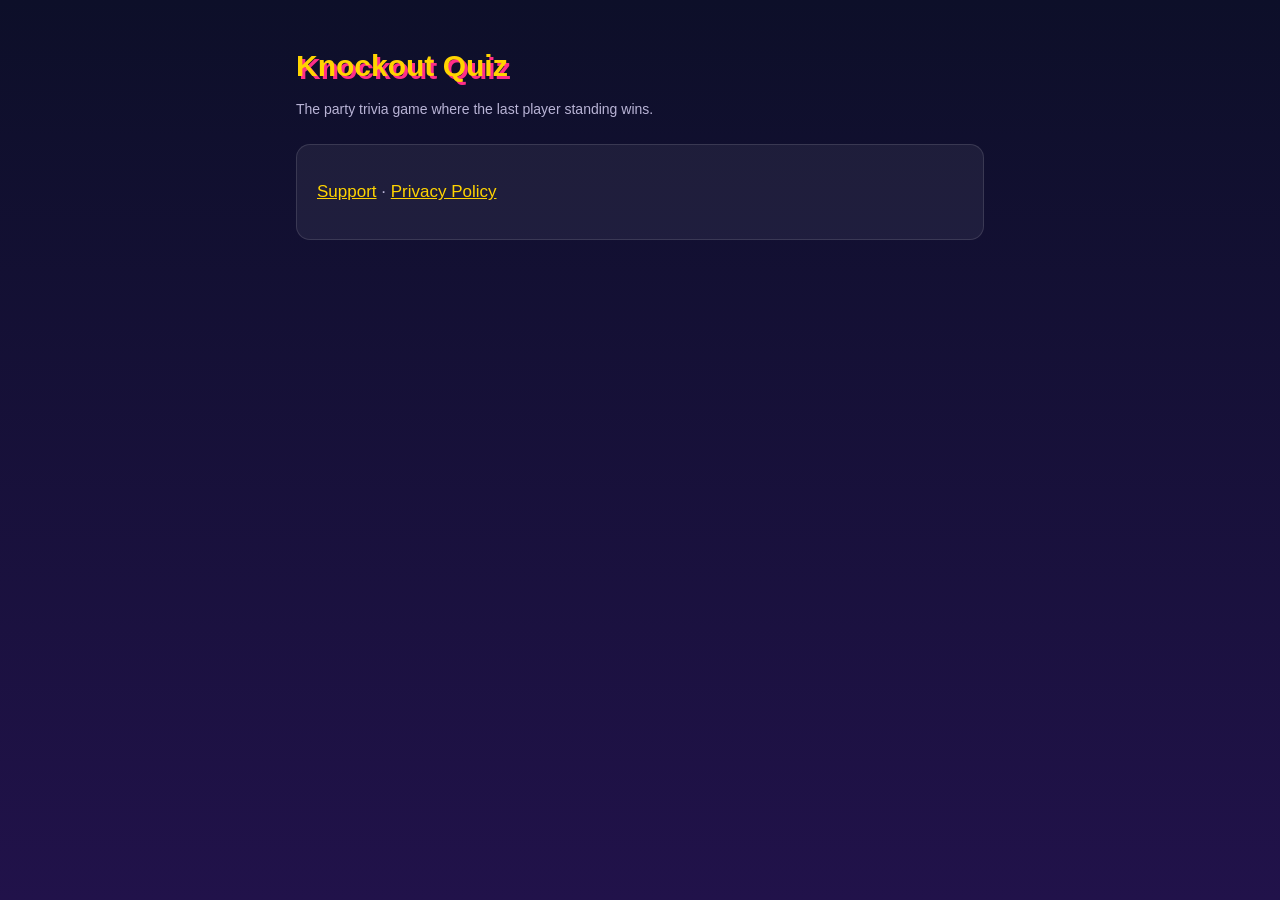
==== index.html @ e561a484 "Knockout Quiz support and privacy pages" ====
<!doctype html><html lang="en"><head><meta charset="utf-8"><meta name="viewport" content="width=device-width,initial-scale=1">
<title>Knockout Quiz</title><style>
:root{--bg:#0d0f29;--bg2:#21124a;--fg:#f4f2ff;--muted:#b9b4d6;--accent:#ffd400;--pink:#ff2e88;--card:rgba(255,255,255,.06)}
*{box-sizing:border-box}html{background:var(--bg)}
body{margin:0;min-height:100vh;background:linear-gradient(180deg,var(--bg),var(--bg2));color:var(--fg);
font:17px/1.6 -apple-system,BlinkMacSystemFont,"Segoe UI",Roboto,sans-serif}
main{max-width:720px;margin:0 auto;padding:48px 16px 64px}
h1{font-size:30px;line-height:1.2;color:var(--accent);margin:0 0 4px;text-shadow:3px 3px 0 var(--pink)}
h2{font-size:20px;margin:32px 0 8px}p,li{color:var(--muted)}a{color:var(--accent)}
.card{background:var(--card);border:1px solid rgba(255,255,255,.12);border-radius:14px;padding:16px 20px;margin-top:24px}
.small{font-size:14px}
</style></head><body><main><h1>Knockout Quiz</h1><p class="small">The party trivia game where the last player standing wins.</p>
<div class="card"><p><a href="support.html">Support</a> · <a href="privacy.html">Privacy Policy</a></p></div></main></body></html>
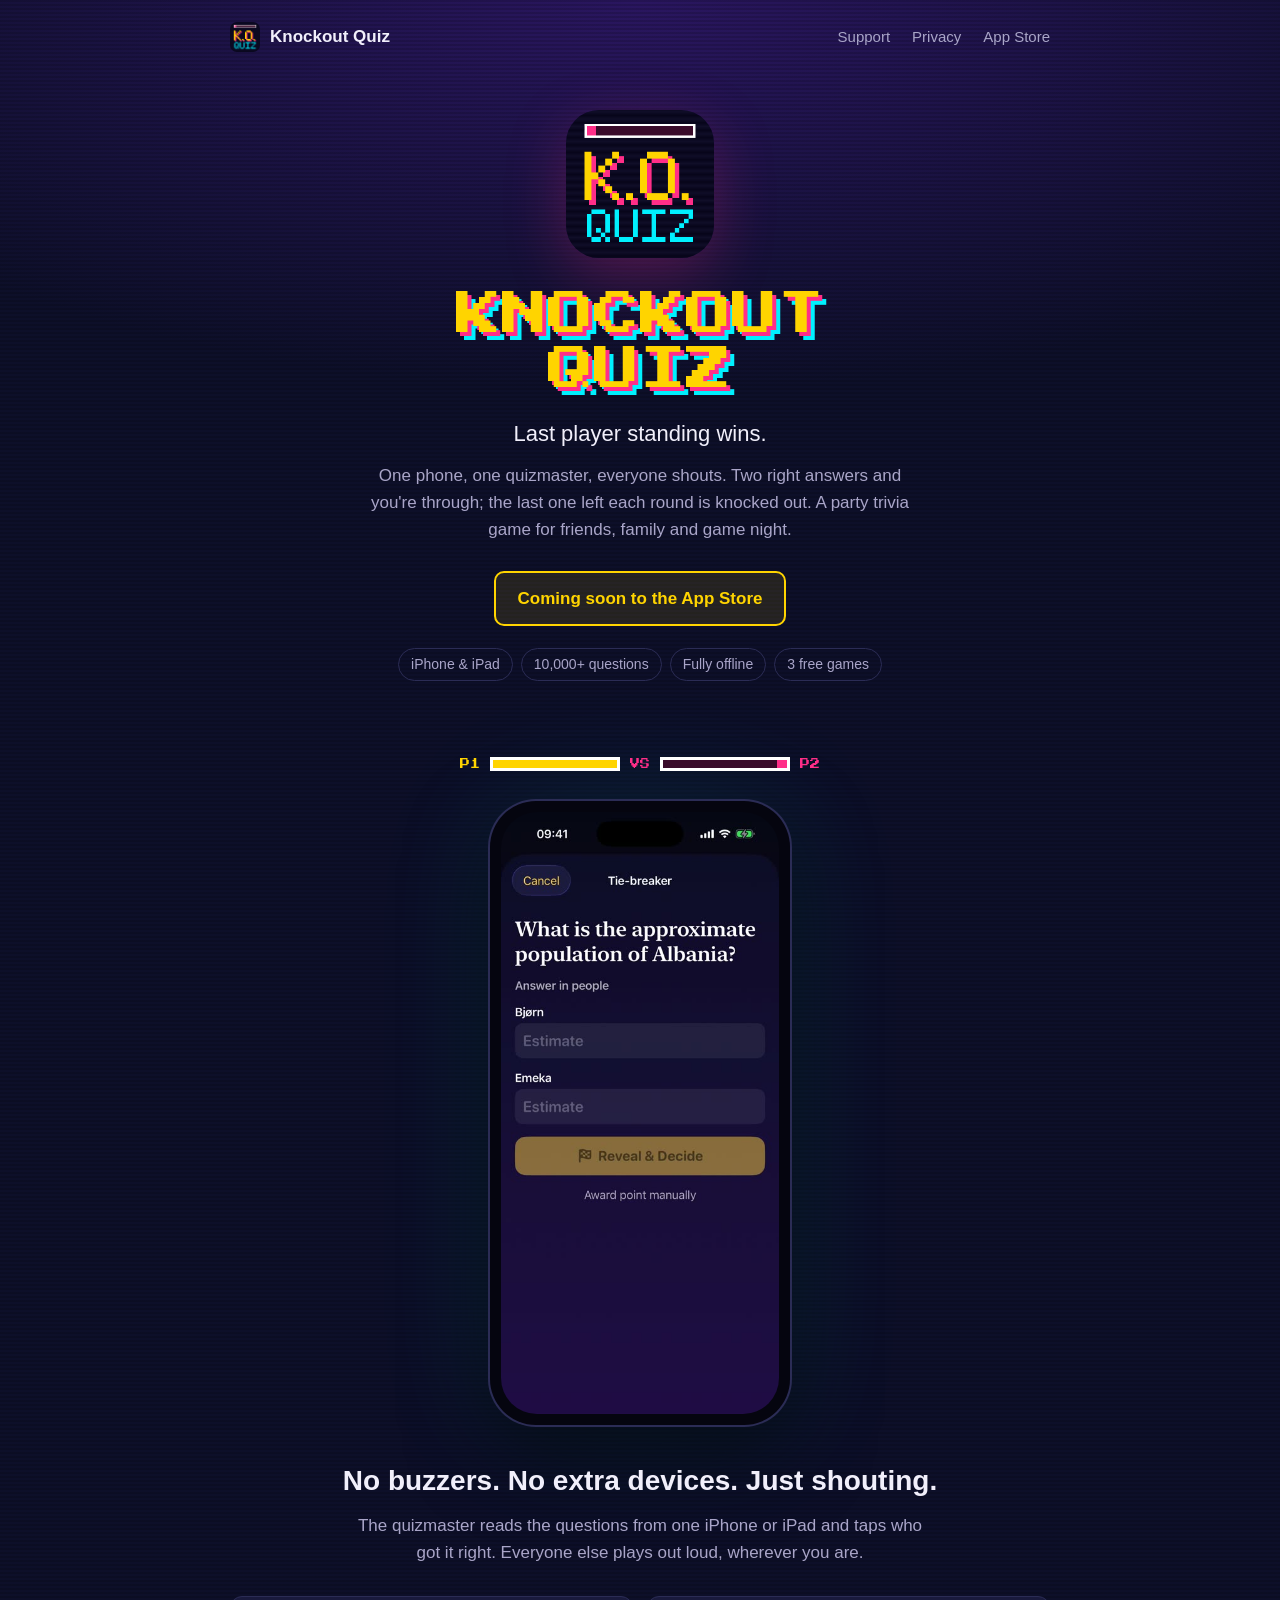
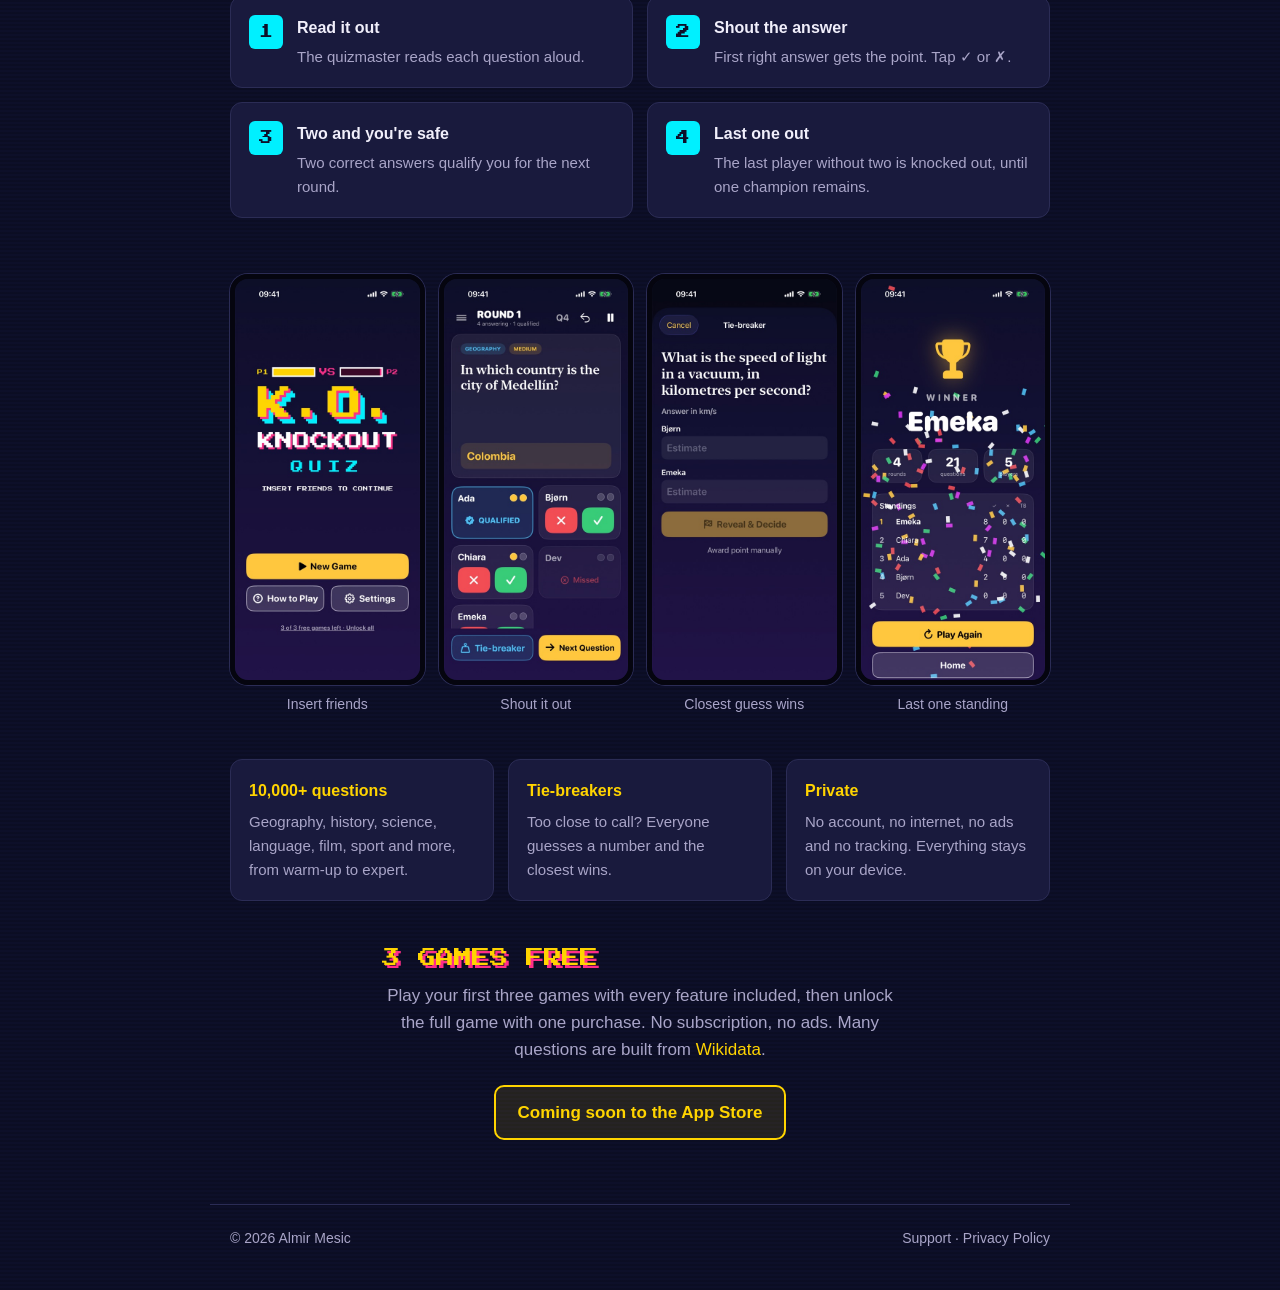
==== commit 93a970b7: "Product page redesign: shared style, centred hero, gameplay video, screenshots and FAQ" ====
--- a/index.html
+++ b/index.html
@@ -1,13 +1,90 @@
-<!doctype html><html lang="en"><head><meta charset="utf-8"><meta name="viewport" content="width=device-width,initial-scale=1">
-<title>Knockout Quiz</title><style>
-:root{--bg:#0d0f29;--bg2:#21124a;--fg:#f4f2ff;--muted:#b9b4d6;--accent:#ffd400;--pink:#ff2e88;--card:rgba(255,255,255,.06)}
-*{box-sizing:border-box}html{background:var(--bg)}
-body{margin:0;min-height:100vh;background:linear-gradient(180deg,var(--bg),var(--bg2));color:var(--fg);
-font:17px/1.6 -apple-system,BlinkMacSystemFont,"Segoe UI",Roboto,sans-serif}
-main{max-width:720px;margin:0 auto;padding:48px 16px 64px}
-h1{font-size:30px;line-height:1.2;color:var(--accent);margin:0 0 4px;text-shadow:3px 3px 0 var(--pink)}
-h2{font-size:20px;margin:32px 0 8px}p,li{color:var(--muted)}a{color:var(--accent)}
-.card{background:var(--card);border:1px solid rgba(255,255,255,.12);border-radius:14px;padding:16px 20px;margin-top:24px}
-.small{font-size:14px}
-</style></head><body><main><h1>Knockout Quiz</h1><p class="small">The party trivia game where the last player standing wins.</p>
-<div class="card"><p><a href="support.html">Support</a> · <a href="privacy.html">Privacy Policy</a></p></div></main></body></html>
+<!doctype html>
+<html lang="en">
+<head>
+  <meta charset="utf-8">
+  <meta name="viewport" content="width=device-width, initial-scale=1">
+  <title>Knockout Quiz – Party Trivia for iPhone and iPad</title>
+  <meta name="description" content="The party trivia game where the last player standing wins. One phone, one quizmaster, everyone shouts. Over 10,000 questions, completely offline.">
+  <meta property="og:title" content="Knockout Quiz">
+  <meta property="og:description" content="The party trivia game where the last player standing wins.">
+  <meta property="og:image" content="https://mesic.github.io/knockoutquiz/assets/og.jpg">
+  <meta name="twitter:card" content="summary_large_image">
+  <meta name="theme-color" content="#0d0f29">
+  <link rel="icon" type="image/png" href="assets/icon-256.png">
+  <link rel="apple-touch-icon" href="assets/icon-256.png">
+  <link rel="preconnect" href="https://fonts.googleapis.com">
+  <link rel="preconnect" href="https://fonts.gstatic.com" crossorigin>
+  <link rel="stylesheet" href="https://fonts.googleapis.com/css2?family=Press+Start+2P&display=swap">
+  <link rel="stylesheet" href="assets/style.css">
+</head>
+<body>
+  <nav class="nav">
+    <a class="brand" href="./"><img src="assets/icon-256.png" alt=""><span>Knockout Quiz</span></a>
+    <div class="nav-links">
+      <a href="support.html">Support</a>
+      <a href="privacy.html">Privacy</a>
+      <a href="./#get">App Store</a>
+    </div>
+  </nav>
+
+  <main class="wrap">
+    <section class="hero">
+      <img class="icon" src="assets/icon.png" alt="Knockout Quiz app icon" width="148" height="148">
+      <h1>KNOCKOUT<br>QUIZ</h1>
+      <p class="tagline">Last player standing wins.</p>
+      <p class="lead">
+        One phone, one quizmaster, everyone shouts. Two right answers and you're through;
+        the last one left each round is knocked out. A party trivia game for friends, family and game night.
+      </p>
+      <span class="badge" id="get">Coming soon to the App Store</span>
+      <ul class="chips"><li>iPhone &amp; iPad</li><li>10,000+ questions</li><li>Fully offline</li><li>3 free games</li></ul>
+    </section>
+
+    <section class="usecase">
+      <div class="bars" aria-hidden="true">
+        <span style="color:var(--yellow)">P1</span><span class="bar p1"><i></i></span>
+        <span style="color:var(--pink)">VS</span>
+        <span class="bar p2"><i></i></span><span style="color:var(--pink)">P2</span>
+      </div>
+      <div class="phone">
+        <video src="assets/preview.mp4" poster="assets/preview-poster.jpg" autoplay muted loop playsinline
+               aria-label="Knockout Quiz playing a round: questions, a tie-breaker, a knockout and the winner"></video>
+      </div>
+      <h2>No buzzers. No extra devices. Just shouting.</h2>
+      <p>The quizmaster reads the questions from one iPhone or iPad and taps who got it right.
+         Everyone else plays out loud, wherever you are.</p>
+      <div class="steps">
+        <div class="step"><b>1</b><div><h3>Read it out</h3><p>The quizmaster reads each question aloud.</p></div></div>
+        <div class="step"><b>2</b><div><h3>Shout the answer</h3><p>First right answer gets the point. Tap ✓ or ✗.</p></div></div>
+        <div class="step"><b>3</b><div><h3>Two and you're safe</h3><p>Two correct answers qualify you for the next round.</p></div></div>
+        <div class="step"><b>4</b><div><h3>Last one out</h3><p>The last player without two is knocked out, until one champion remains.</p></div></div>
+      </div>
+    </section>
+
+    <section class="gallery">
+      <figure><img src="assets/shot-1-home.jpg" width="1100" height="2392" alt="Home screen with the arcade-style Knockout Quiz logo" loading="lazy"><figcaption>Insert friends</figcaption></figure>
+      <figure><img src="assets/shot-2-dashboard.jpg" width="1100" height="2392" alt="A question in play, with tick and cross buttons for each player" loading="lazy"><figcaption>Shout it out</figcaption></figure>
+      <figure><img src="assets/shot-3-tiebreaker.jpg" width="1100" height="2392" alt="A numbers tie-breaker question" loading="lazy"><figcaption>Closest guess wins</figcaption></figure>
+      <figure><img src="assets/shot-4-winner.jpg" width="1100" height="2392" alt="Winner screen with confetti and final standings" loading="lazy"><figcaption>Last one standing</figcaption></figure>
+    </section>
+
+    <section class="features">
+      <div class="feature"><h3>10,000+ questions</h3><p>Geography, history, science, language, film, sport and more, from warm-up to expert.</p></div>
+      <div class="feature"><h3>Tie-breakers</h3><p>Too close to call? Everyone guesses a number and the closest wins.</p></div>
+      <div class="feature"><h3>Private</h3><p>No account, no internet, no ads and no tracking. Everything stays on your device.</p></div>
+    </section>
+
+    <section class="price">
+      <p class="free">3 GAMES FREE</p>
+      <p>Play your first three games with every feature included, then unlock the full game with one purchase.
+         No subscription, no ads. Many questions are built from <a href="https://www.wikidata.org/">Wikidata</a>.</p>
+      <span class="badge">Coming soon to the App Store</span>
+    </section>
+  </main>
+
+  <footer>
+    <span>© 2026 Almir Mesic</span>
+    <span><a href="support.html">Support</a> · <a href="privacy.html">Privacy Policy</a></span>
+  </footer>
+</body>
+</html>
--- a/assets/style.css
+++ b/assets/style.css
@@ -0,0 +1,140 @@
+:root {
+  --bg: #0d0f29;
+  --bg-raised: #191a3d;
+  --line: #2b2c55;
+  --text: #f1effb;
+  --muted: #a9a5c8;
+  --yellow: #ffd400;
+  --pink: #ff2e88;
+  --cyan: #00f0ff;
+  --yellow-soft: rgba(255, 212, 0, 0.1);
+  --pixel: "Press Start 2P", ui-monospace, monospace;
+  --max: 860px;
+}
+
+* { box-sizing: border-box; }
+
+html { -webkit-text-size-adjust: 100%; background: var(--bg); }
+
+body {
+  margin: 0;
+  background:
+    repeating-linear-gradient(0deg, rgba(0, 0, 0, 0.14) 0 2px, transparent 2px 4px),
+    radial-gradient(120% 70% at 50% 0%, #2a1660 0%, var(--bg) 62%) fixed,
+    var(--bg);
+  color: var(--text);
+  font: 17px/1.6 -apple-system, BlinkMacSystemFont, "SF Pro Text", "Helvetica Neue", Arial, sans-serif;
+  overflow-x: hidden;
+}
+
+a { color: var(--yellow); text-decoration: none; }
+a:hover { text-decoration: underline; }
+img, video { display: block; max-width: 100%; height: auto; }
+
+.wrap { max-width: var(--max); margin: 0 auto; padding: 0 20px; }
+
+/* Top bar */
+.nav {
+  display: flex; align-items: center; justify-content: space-between; gap: 16px;
+  max-width: var(--max); margin: 0 auto; padding: 22px 20px;
+}
+.brand { display: flex; align-items: center; gap: 10px; color: var(--text); font-weight: 600; white-space: nowrap; }
+.brand img { width: 30px; height: 30px; border-radius: 7px; }
+.brand:hover { text-decoration: none; }
+.nav-links { display: flex; gap: 22px; font-size: 15px; }
+.nav-links a { color: var(--muted); white-space: nowrap; }
+.nav-links a:hover, .nav-links a[aria-current="page"] { color: var(--text); text-decoration: none; }
+
+/* Home: hero */
+.hero { text-align: center; padding: 36px 0 20px; }
+.hero img.icon { width: 148px; height: 148px; margin: 0 auto; border-radius: 33px; box-shadow: 0 18px 60px rgba(255, 46, 136, 0.25); }
+.hero h1 {
+  font: clamp(28px, 6vw, 46px)/1.2 var(--pixel); margin: 30px 0 10px; color: var(--yellow);
+  text-shadow: 4px 4px 0 var(--pink), 8px 8px 0 var(--cyan);
+}
+.hero .tagline { font-size: 22px; color: var(--text); margin: 18px 0 10px; }
+.hero .lead { color: var(--muted); max-width: 560px; margin: 0 auto 28px; }
+.badge {
+  display: inline-block; padding: 12px 22px; border-radius: 10px; font-weight: 600;
+  border: 2px solid var(--yellow); color: var(--yellow); background: var(--yellow-soft);
+}
+a.badge { background: var(--yellow); color: var(--bg); box-shadow: 4px 4px 0 var(--pink); }
+a.badge:hover { text-decoration: none; filter: brightness(1.06); }
+.chips { display: flex; flex-wrap: wrap; justify-content: center; gap: 8px; margin: 22px 0 0; padding: 0; list-style: none; }
+.chips li { font-size: 14px; color: var(--muted); border: 1px solid var(--line); border-radius: 999px; padding: 4px 12px; }
+
+/* Health bars, a small arcade touch */
+.bars { display: flex; align-items: center; gap: 10px; max-width: 360px; margin: 0 auto 30px; font: 10px var(--pixel); }
+.bars .bar { flex: 1; height: 14px; border: 3px solid #fff; background: #3a0b2a; position: relative; }
+.bars .p1 i { position: absolute; inset: 0; background: var(--yellow); }
+.bars .p2 i { position: absolute; top: 0; bottom: 0; right: 0; width: 8%; background: var(--pink); }
+
+/* Home: the game in action */
+.usecase { margin: 56px 0 8px; text-align: center; }
+.phone {
+  width: min(300px, 78vw); margin: 0 auto; padding: 11px; border-radius: 46px; background: #05050f;
+  box-shadow: 0 0 0 2px var(--line), 0 30px 80px rgba(0, 0, 0, 0.55), 0 0 120px rgba(0, 240, 255, 0.12);
+}
+.phone video { width: 100%; aspect-ratio: 886 / 1920; object-fit: cover; border-radius: 36px; background: var(--bg); }
+.usecase h2, .section-title { font-size: 28px; margin: 34px 0 8px; }
+.usecase p, .section-lead { color: var(--muted); max-width: 580px; margin: 0 auto; }
+
+.steps { display: grid; grid-template-columns: repeat(2, 1fr); gap: 14px; margin: 30px 0 0; text-align: left; }
+.step { display: flex; gap: 14px; background: var(--bg-raised); border: 1px solid var(--line); border-radius: 12px; padding: 18px; }
+.step b {
+  flex: none; width: 34px; height: 34px; display: grid; place-items: center; border-radius: 6px;
+  background: var(--cyan); color: var(--bg); font: 14px var(--pixel);
+}
+.step h3 { margin: 0 0 4px; font-size: 16px; }
+.step p { margin: 0; color: var(--muted); font-size: 15px; }
+
+.gallery { display: grid; grid-template-columns: repeat(4, 1fr); gap: 14px; margin: 56px 0 44px; }
+.gallery figure { margin: 0; }
+.gallery img { width: 100%; border-radius: 18px; border: 5px solid #05050f; box-shadow: 0 0 0 1px var(--line); }
+.gallery figcaption { color: var(--muted); font-size: 14px; margin-top: 8px; text-align: center; }
+
+.features { display: grid; grid-template-columns: repeat(3, 1fr); gap: 14px; margin-bottom: 20px; }
+.feature { background: var(--bg-raised); border: 1px solid var(--line); border-radius: 12px; padding: 18px; }
+.feature h3 { margin: 0 0 6px; font-size: 16px; color: var(--yellow); }
+.feature p { margin: 0; color: var(--muted); font-size: 15px; }
+
+.price { text-align: center; margin: 44px 0 64px; }
+.price .free { font: 18px/1.5 var(--pixel); color: var(--yellow); text-shadow: 3px 3px 0 var(--pink); margin: 0 0 10px; }
+.price p { color: var(--muted); max-width: 520px; margin: 0 auto 22px; }
+
+/* Text pages */
+.page { padding: 20px 0 60px; }
+.page h1 { font-size: 36px; margin: 10px 0 4px; }
+.page .meta { color: var(--muted); margin: 0 0 30px; }
+.page h2 { font-size: 21px; color: var(--yellow); margin: 36px 0 8px; }
+.page p, .page li { color: #d6d3ea; }
+.page ul { padding-left: 22px; }
+.contact {
+  background: var(--bg-raised); border: 1px solid var(--line); border-radius: 12px;
+  padding: 18px 20px; margin: 10px 0 8px;
+}
+.contact strong { color: var(--text); }
+details {
+  background: var(--bg-raised); border: 1px solid var(--line); border-radius: 12px;
+  padding: 14px 18px; margin: 10px 0;
+}
+summary { cursor: pointer; font-weight: 600; color: var(--text); }
+details[open] summary { margin-bottom: 8px; }
+details p { margin: 0; }
+
+footer {
+  border-top: 1px solid var(--line); color: var(--muted); font-size: 14px;
+  max-width: var(--max); margin: 0 auto; padding: 22px 20px 40px;
+  display: flex; justify-content: space-between; gap: 16px; flex-wrap: wrap;
+}
+footer a { color: var(--muted); }
+footer a:hover { color: var(--text); }
+
+@media (max-width: 720px) {
+  .steps, .features { grid-template-columns: 1fr; }
+  .gallery { grid-template-columns: repeat(2, 1fr); }
+  .nav-links { gap: 16px; font-size: 14px; }
+}
+@media (max-width: 480px) {
+  .brand span { display: none; }
+}
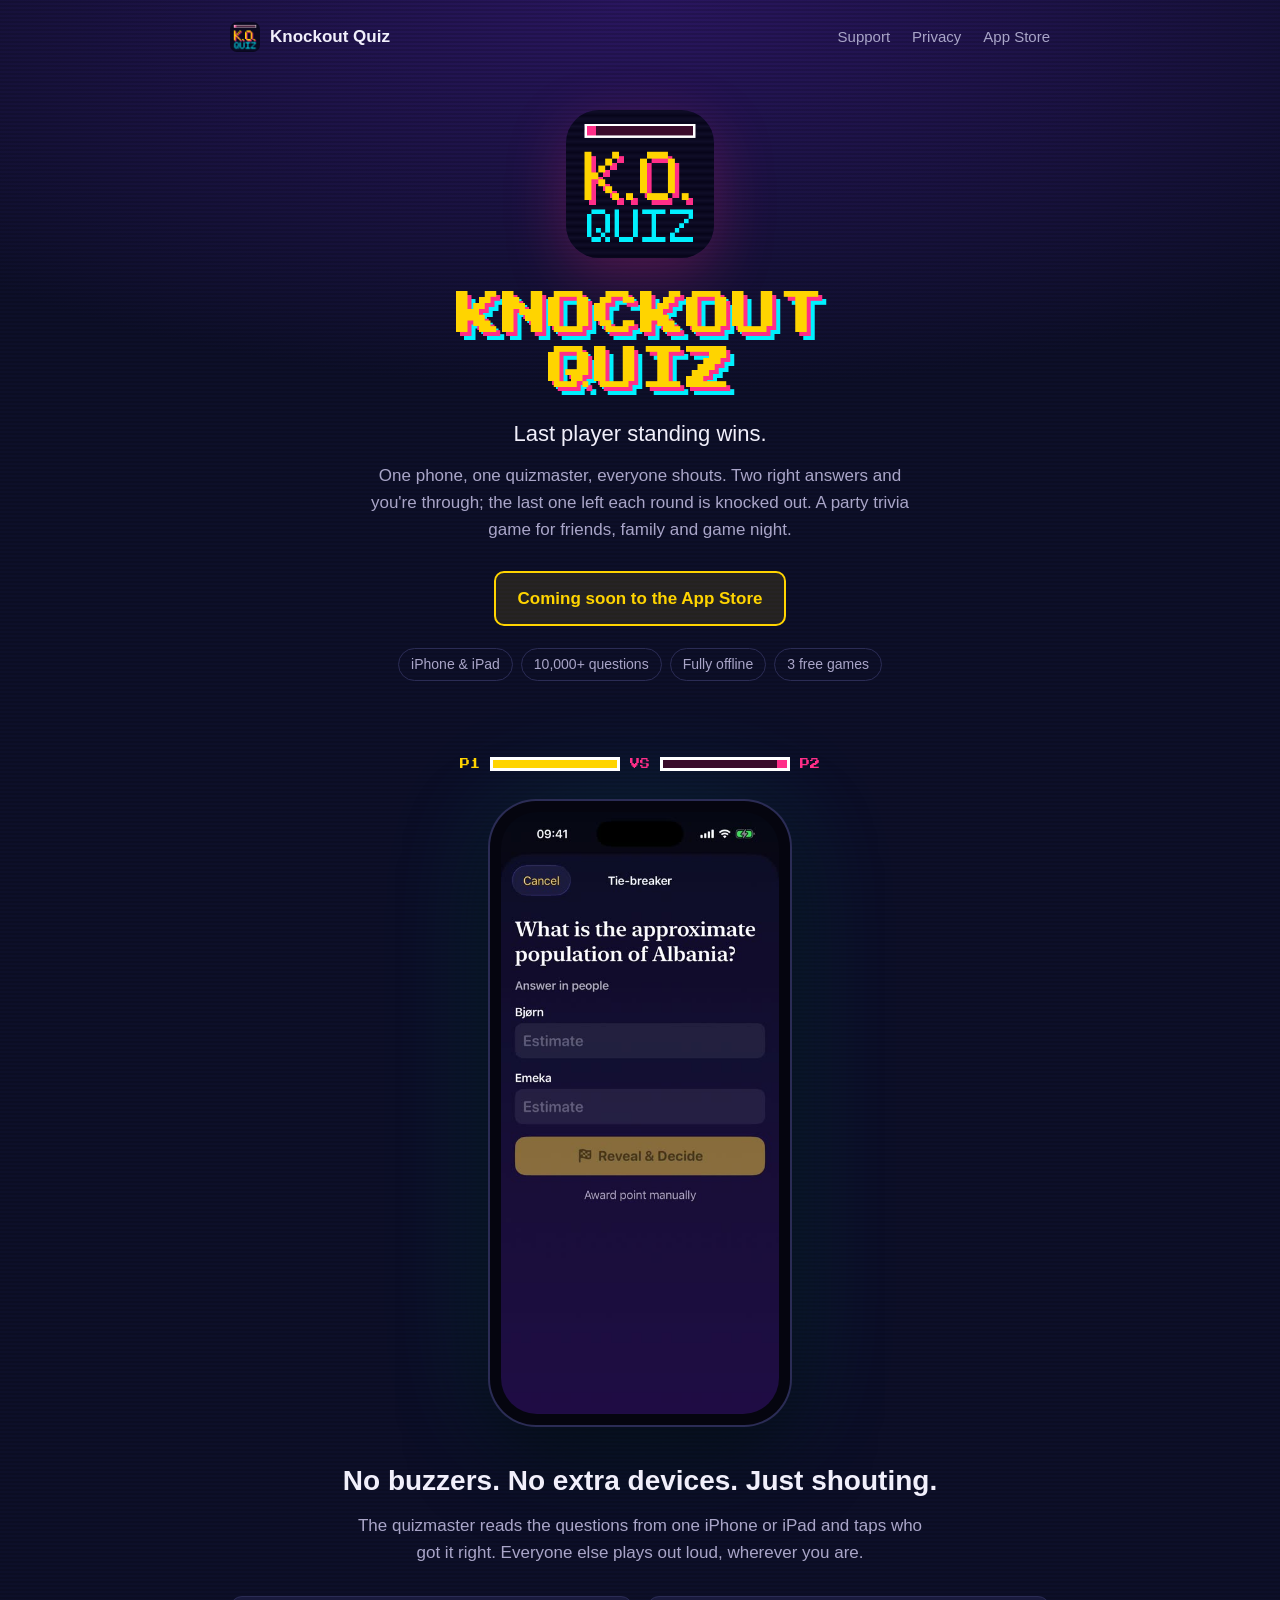
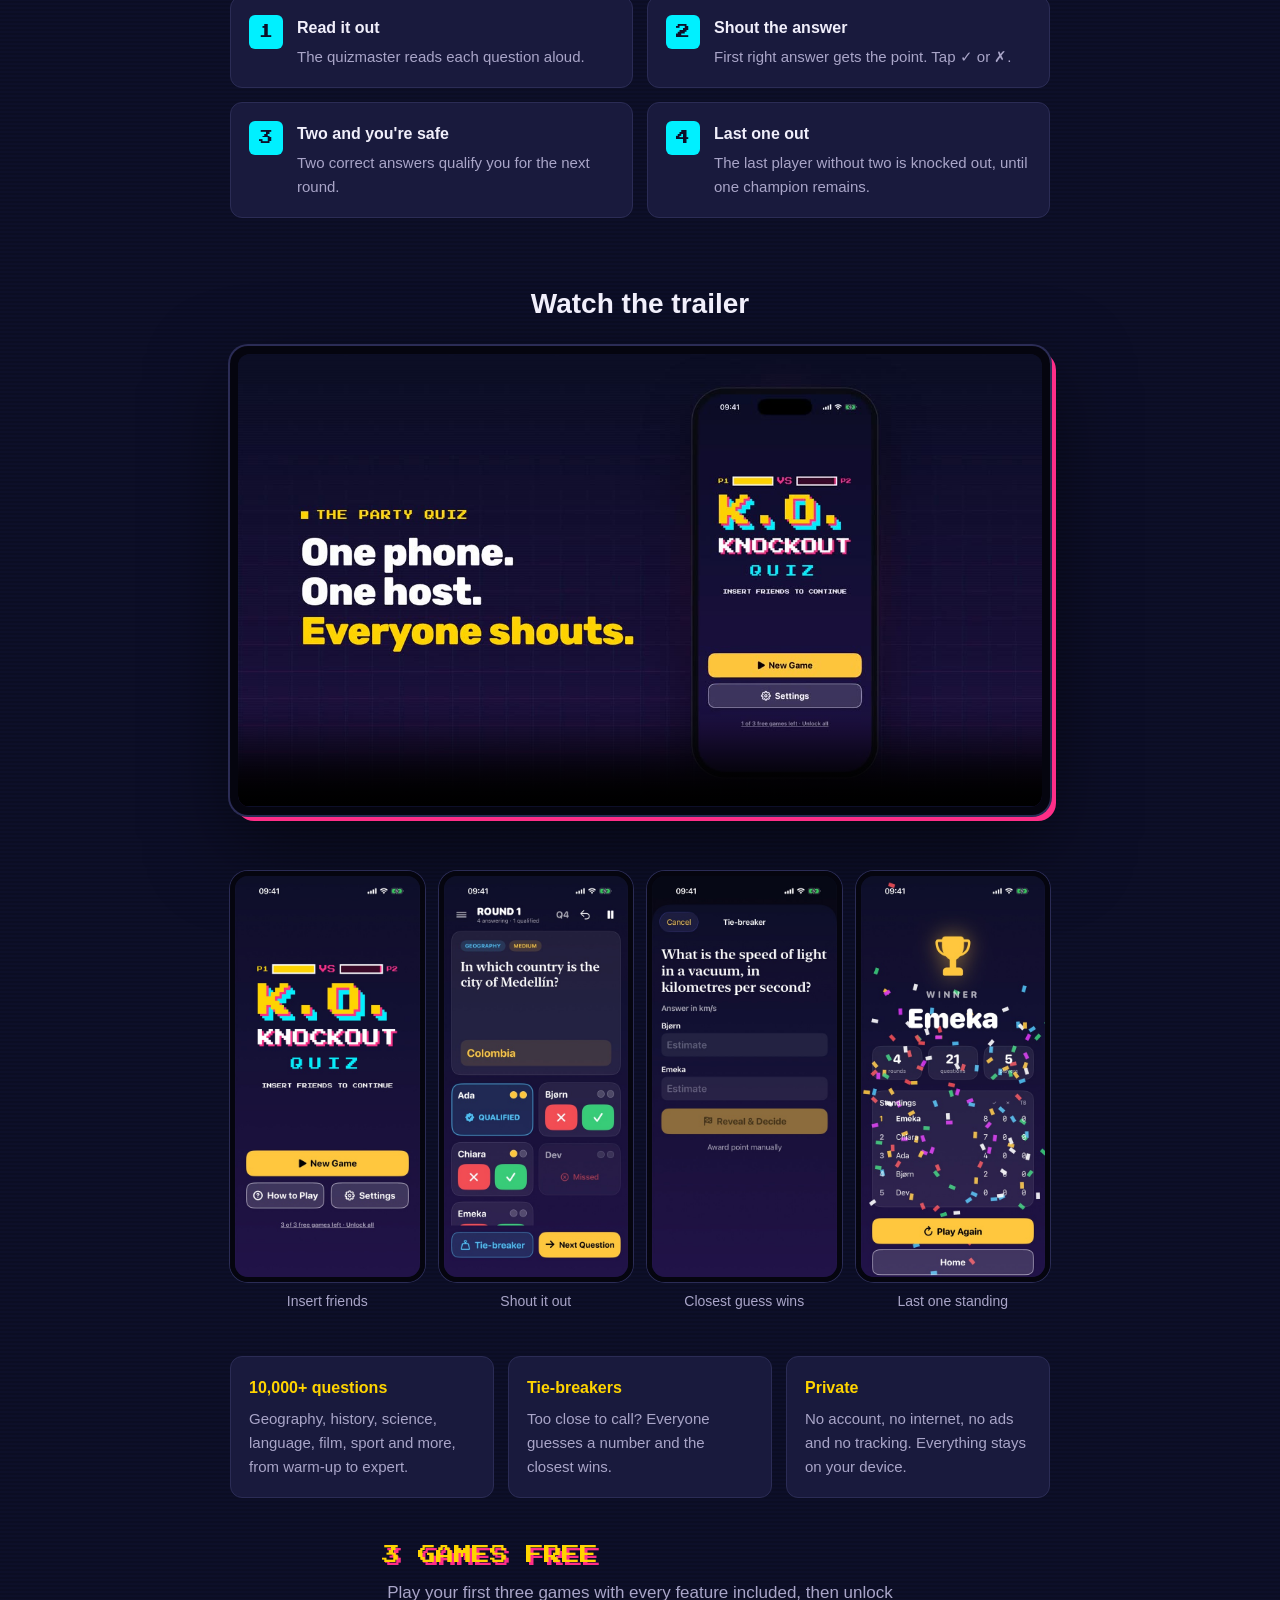
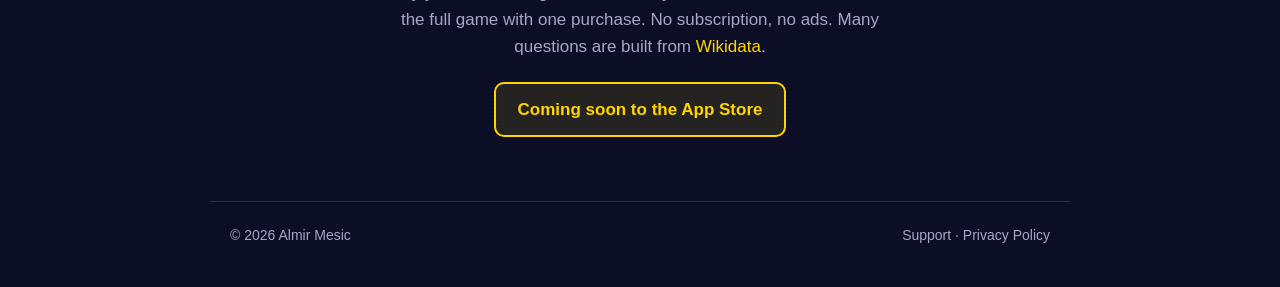
==== commit 9a4e4b62: "Add the promo trailer to the product page Co-Authored-By: Claude Opus 5.5 <noreply@anthropic.com>" ====
--- a/index.html
+++ b/index.html
@@ -61,6 +61,14 @@
       </div>
     </section>
 
+    <section class="trailer">
+      <h2 class="section-title">Watch the trailer</h2>
+      <div class="screen">
+        <video src="assets/trailer.mp4" poster="assets/trailer-poster.jpg" controls playsinline preload="none"
+               aria-label="Knockout Quiz trailer"></video>
+      </div>
+    </section>
+
     <section class="gallery">
       <figure><img src="assets/shot-1-home.jpg" width="1100" height="2392" alt="Home screen with the arcade-style Knockout Quiz logo" loading="lazy"><figcaption>Insert friends</figcaption></figure>
       <figure><img src="assets/shot-2-dashboard.jpg" width="1100" height="2392" alt="A question in play, with tick and cross buttons for each player" loading="lazy"><figcaption>Shout it out</figcaption></figure>
--- a/assets/style.css
+++ b/assets/style.css
@@ -88,6 +88,14 @@
 .step h3 { margin: 0 0 4px; font-size: 16px; }
 .step p { margin: 0; color: var(--muted); font-size: 15px; }
 
+.trailer { text-align: center; margin: 64px 0 0; }
+.trailer .section-title { margin-bottom: 20px; }
+.screen {
+  padding: 8px; border-radius: 18px; background: #05050f;
+  box-shadow: 0 0 0 2px var(--line), 6px 6px 0 var(--pink), 0 30px 80px rgba(0, 0, 0, 0.5);
+}
+.screen video { width: 100%; aspect-ratio: 16 / 9; border-radius: 12px; background: var(--bg); }
+
 .gallery { display: grid; grid-template-columns: repeat(4, 1fr); gap: 14px; margin: 56px 0 44px; }
 .gallery figure { margin: 0; }
 .gallery img { width: 100%; border-radius: 18px; border: 5px solid #05050f; box-shadow: 0 0 0 1px var(--line); }
